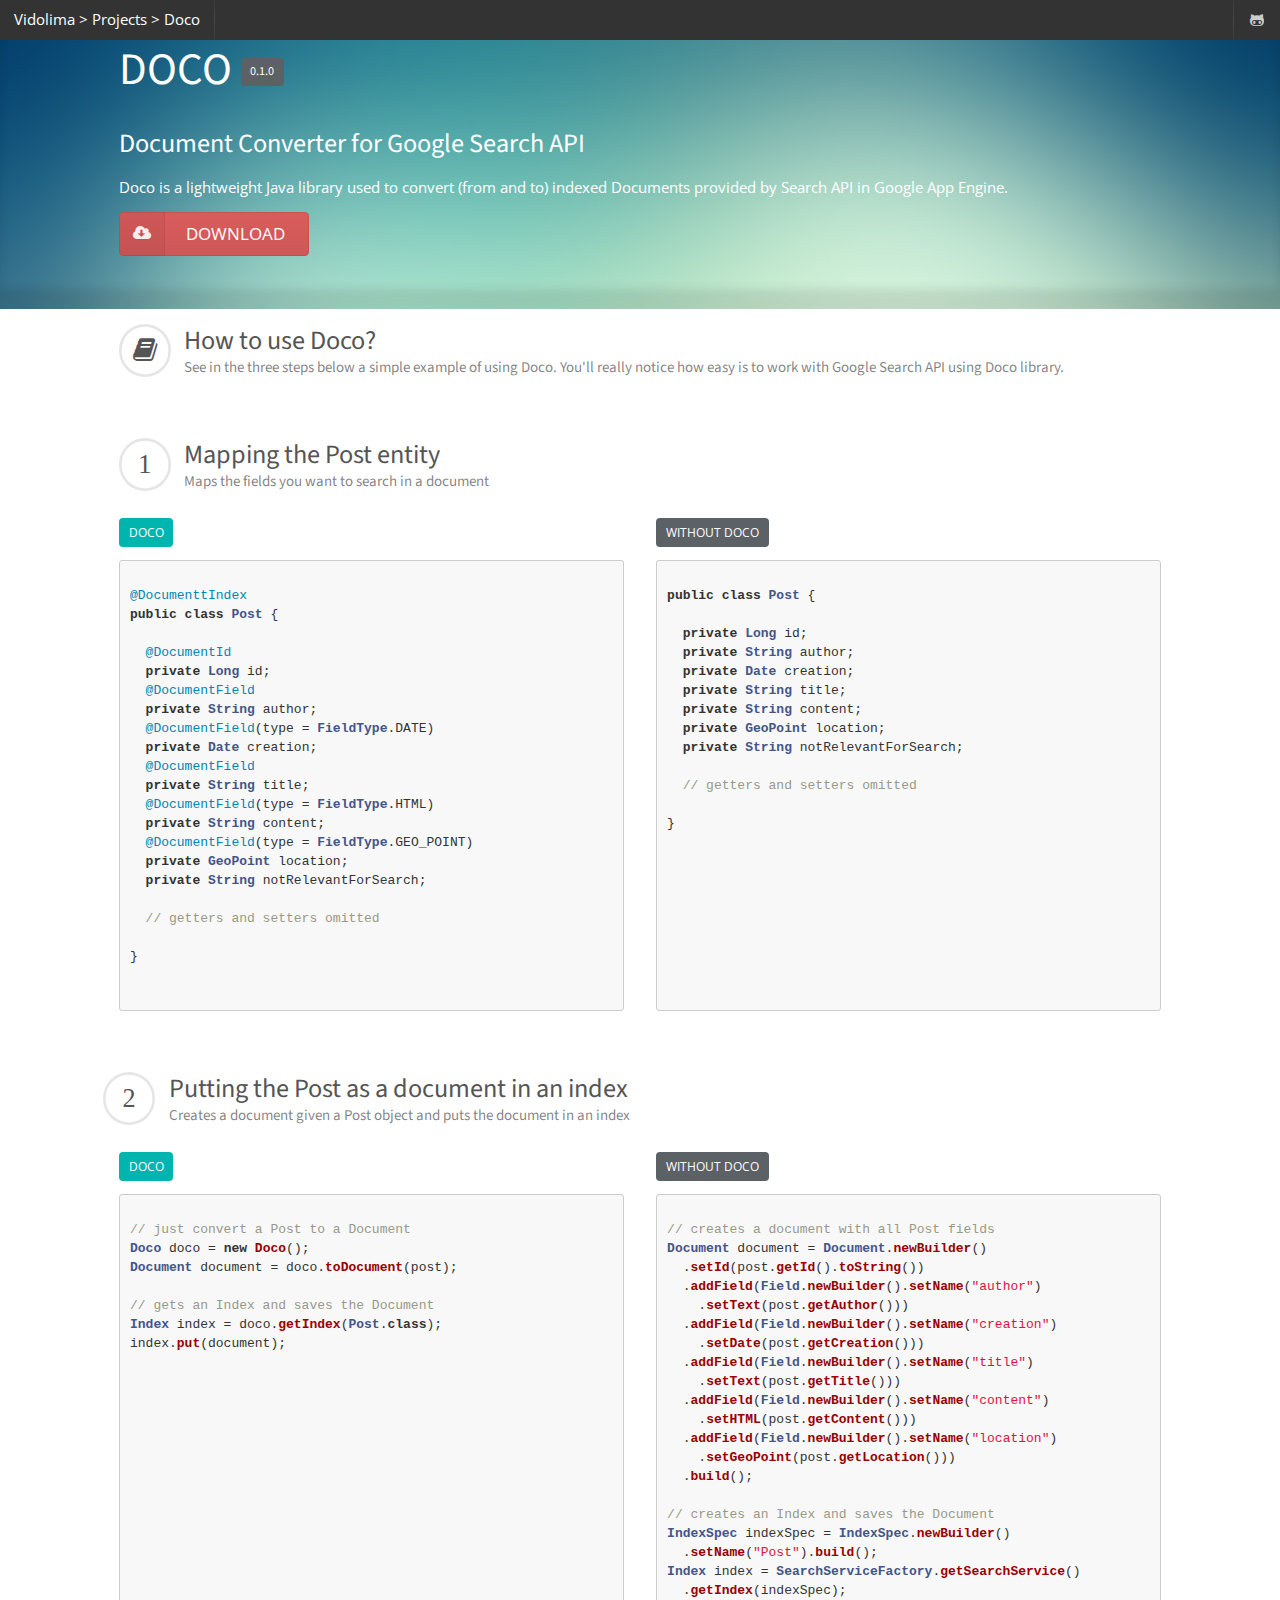
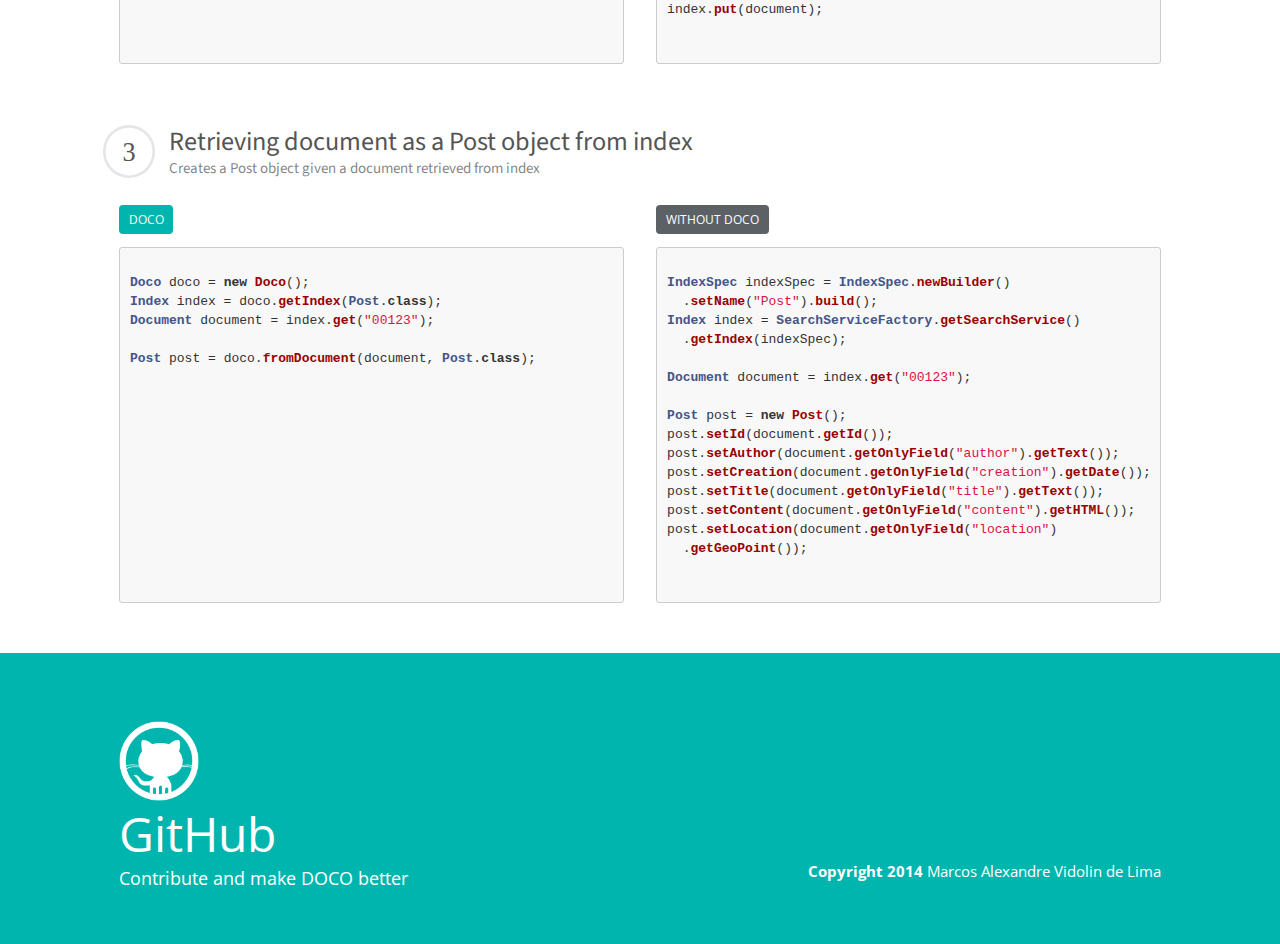
==== index.html @ cbb896f0 "Initial commit" ====
<!DOCTYPE html>
<html>
<head>
<title>Loading</title>
<META HTTP-EQUIV="Refresh" CONTENT="0;URL=/projects/doco/index.html">
</head>

<body>
	<div id="loading">
		<strong style="font-family: 'Arial'; font-size: 15px;">Loading... wait!</strong>
	</div>
</body>
</html>
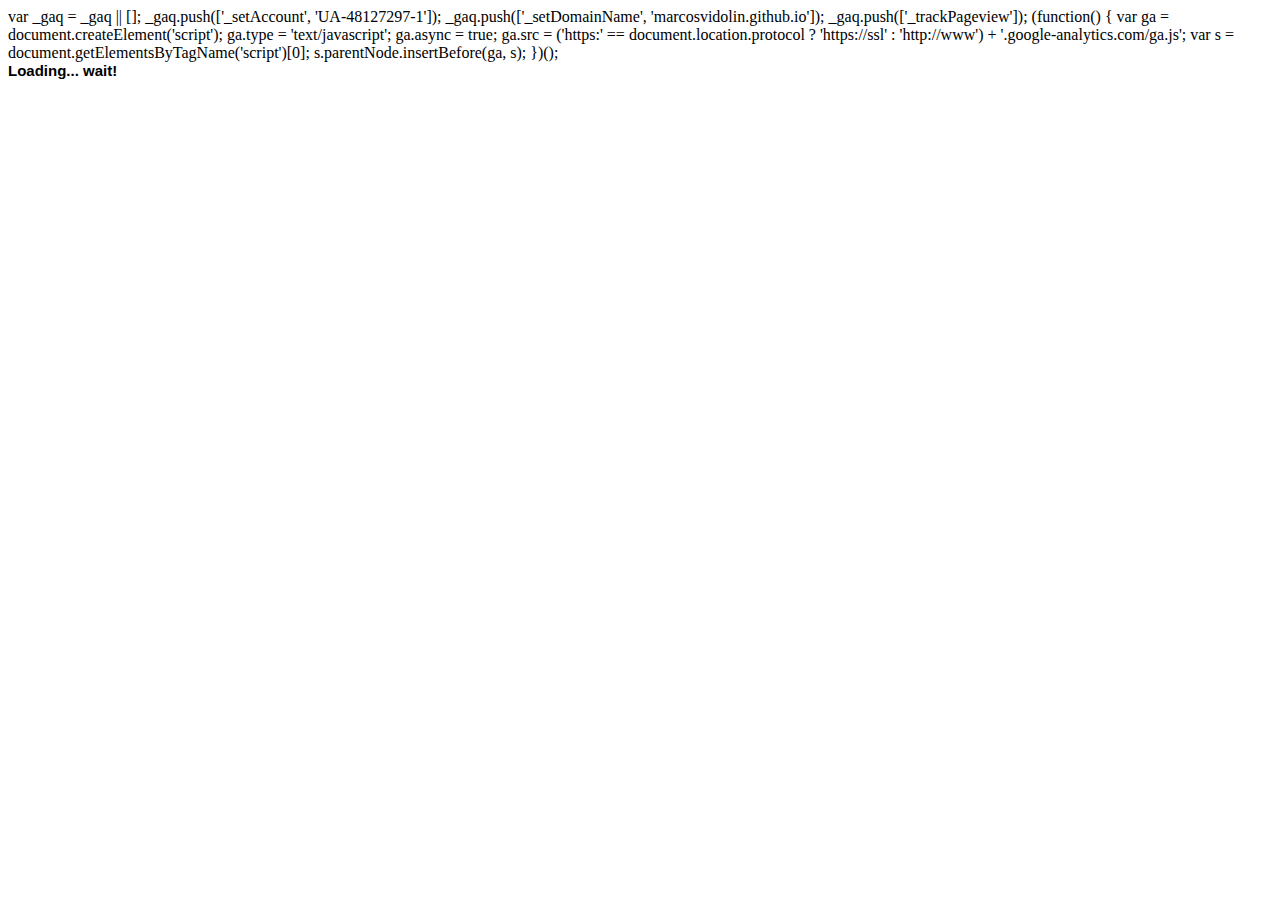
==== commit 838c18f8: "Update index.html" ====
--- a/index.html
+++ b/index.html
@@ -2,7 +2,21 @@
 <html>
 <head>
 <title>Loading</title>
-<META HTTP-EQUIV="Refresh" CONTENT="0;URL=/projects/doco/index.html">
+<META HTTP-EQUIV="Refresh" CONTENT="0;URL=/projects/doco/index.html
+<script type="text/javascript">
+
+  var _gaq = _gaq || [];
+  _gaq.push(['_setAccount', 'UA-48127297-1']);
+  _gaq.push(['_setDomainName', 'marcosvidolin.github.io']);
+  _gaq.push(['_trackPageview']);
+
+  (function() {
+    var ga = document.createElement('script'); ga.type = 'text/javascript'; ga.async = true;
+    ga.src = ('https:' == document.location.protocol ? 'https://ssl' : 'http://www') + '.google-analytics.com/ga.js';
+    var s = document.getElementsByTagName('script')[0]; s.parentNode.insertBefore(ga, s);
+  })();
+
+</script>
 </head>
 
 <body>
@@ -10,4 +24,4 @@
 		<strong style="font-family: 'Arial'; font-size: 15px;">Loading... wait!</strong>
 	</div>
 </body>
-</html>+</html>
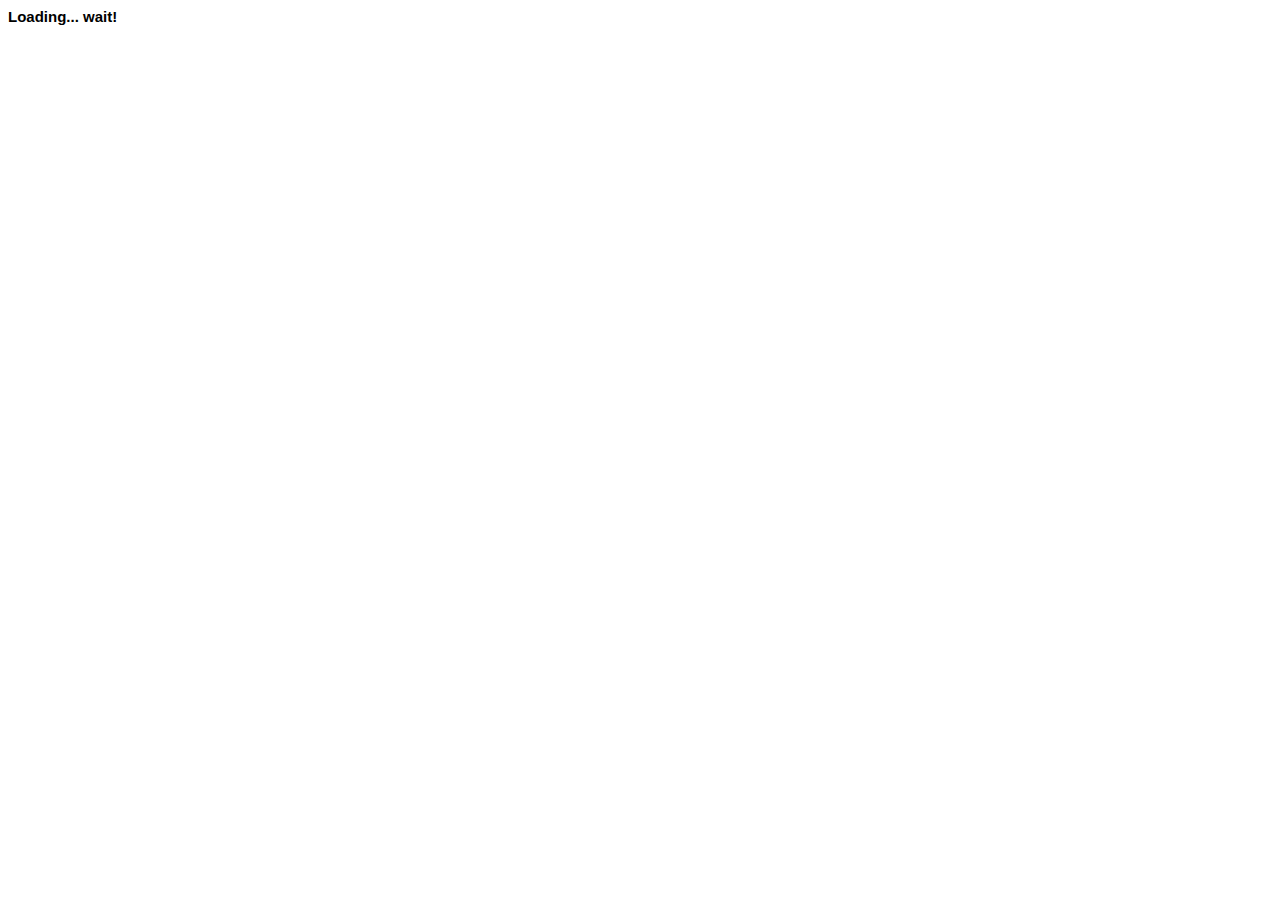
==== commit 842a12cc: "Update index.html" ====
--- a/index.html
+++ b/index.html
@@ -2,21 +2,7 @@
 <html>
 <head>
 <title>Loading</title>
-<META HTTP-EQUIV="Refresh" CONTENT="0;URL=/projects/doco/index.html
-<script type="text/javascript">
-
-  var _gaq = _gaq || [];
-  _gaq.push(['_setAccount', 'UA-48127297-1']);
-  _gaq.push(['_setDomainName', 'marcosvidolin.github.io']);
-  _gaq.push(['_trackPageview']);
-
-  (function() {
-    var ga = document.createElement('script'); ga.type = 'text/javascript'; ga.async = true;
-    ga.src = ('https:' == document.location.protocol ? 'https://ssl' : 'http://www') + '.google-analytics.com/ga.js';
-    var s = document.getElementsByTagName('script')[0]; s.parentNode.insertBefore(ga, s);
-  })();
-
-</script>
+<META HTTP-EQUIV="Refresh" CONTENT="0;URL=/projects/doco/index.html>
 </head>
 
 <body>
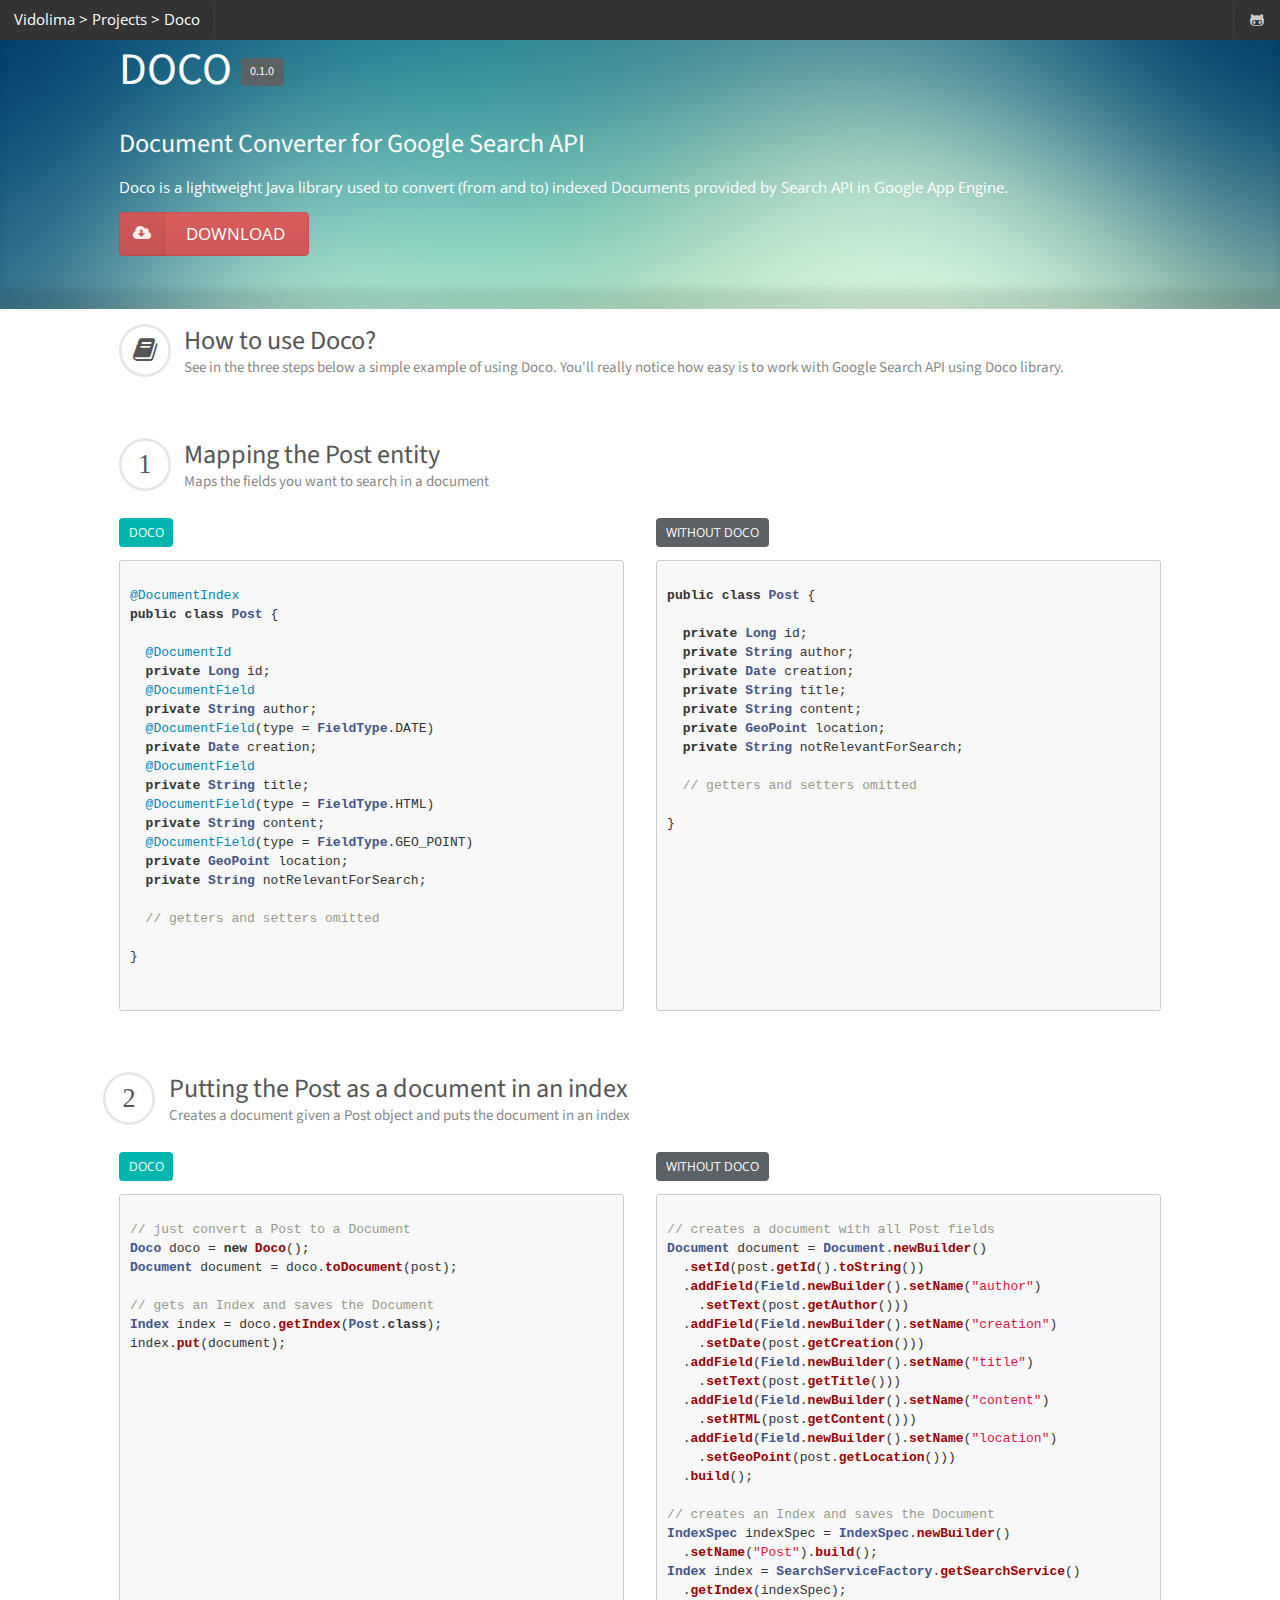
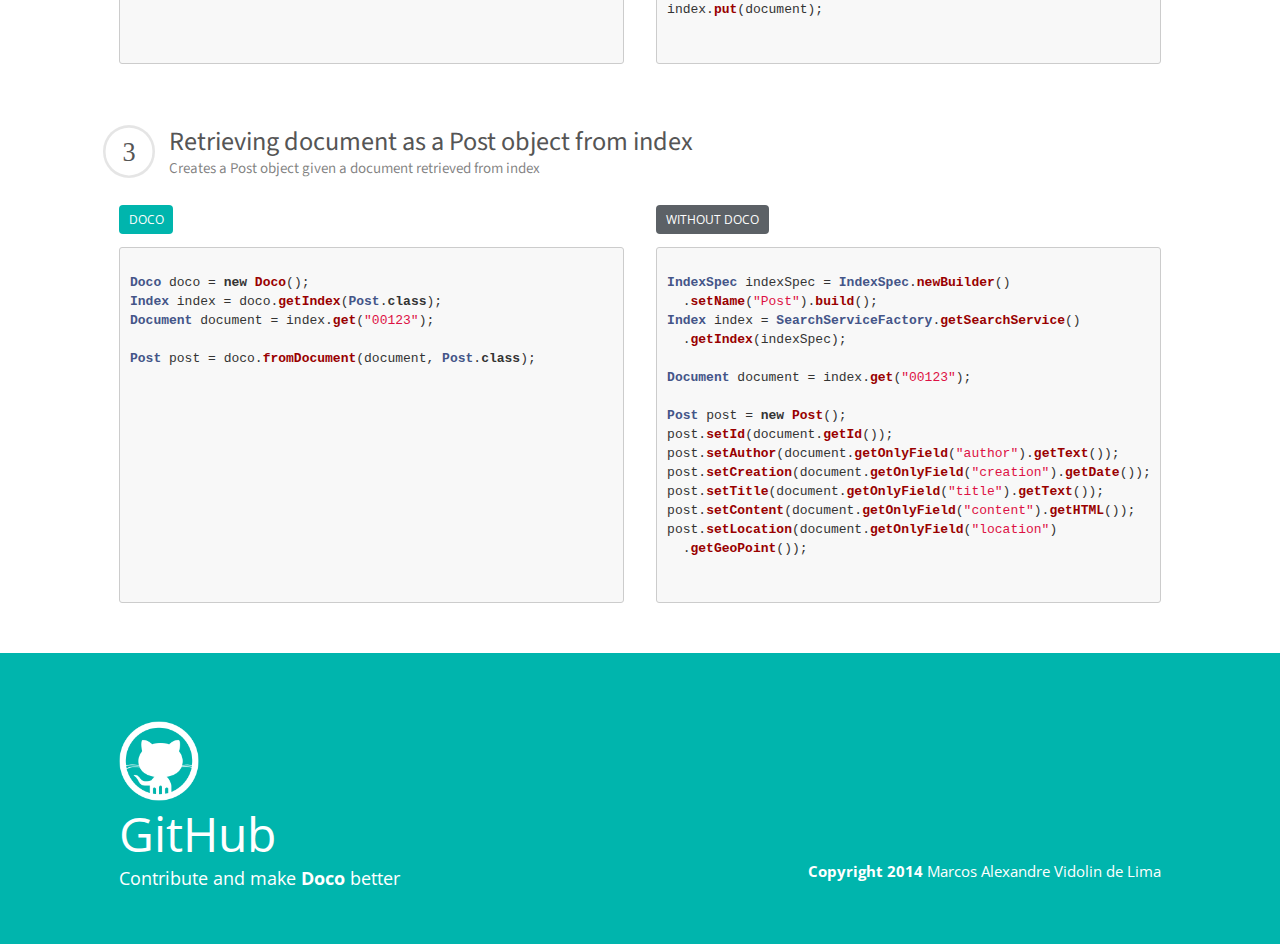
==== commit 760dc135: "Update index.html" ====
--- a/index.html
+++ b/index.html
@@ -2,7 +2,7 @@
 <html>
 <head>
 <title>Loading</title>
-<META HTTP-EQUIV="Refresh" CONTENT="0;URL=/projects/doco/index.html>
+<META HTTP-EQUIV="Refresh" CONTENT="0;URL=/projects/doco/index.html">
 </head>
 
 <body>
